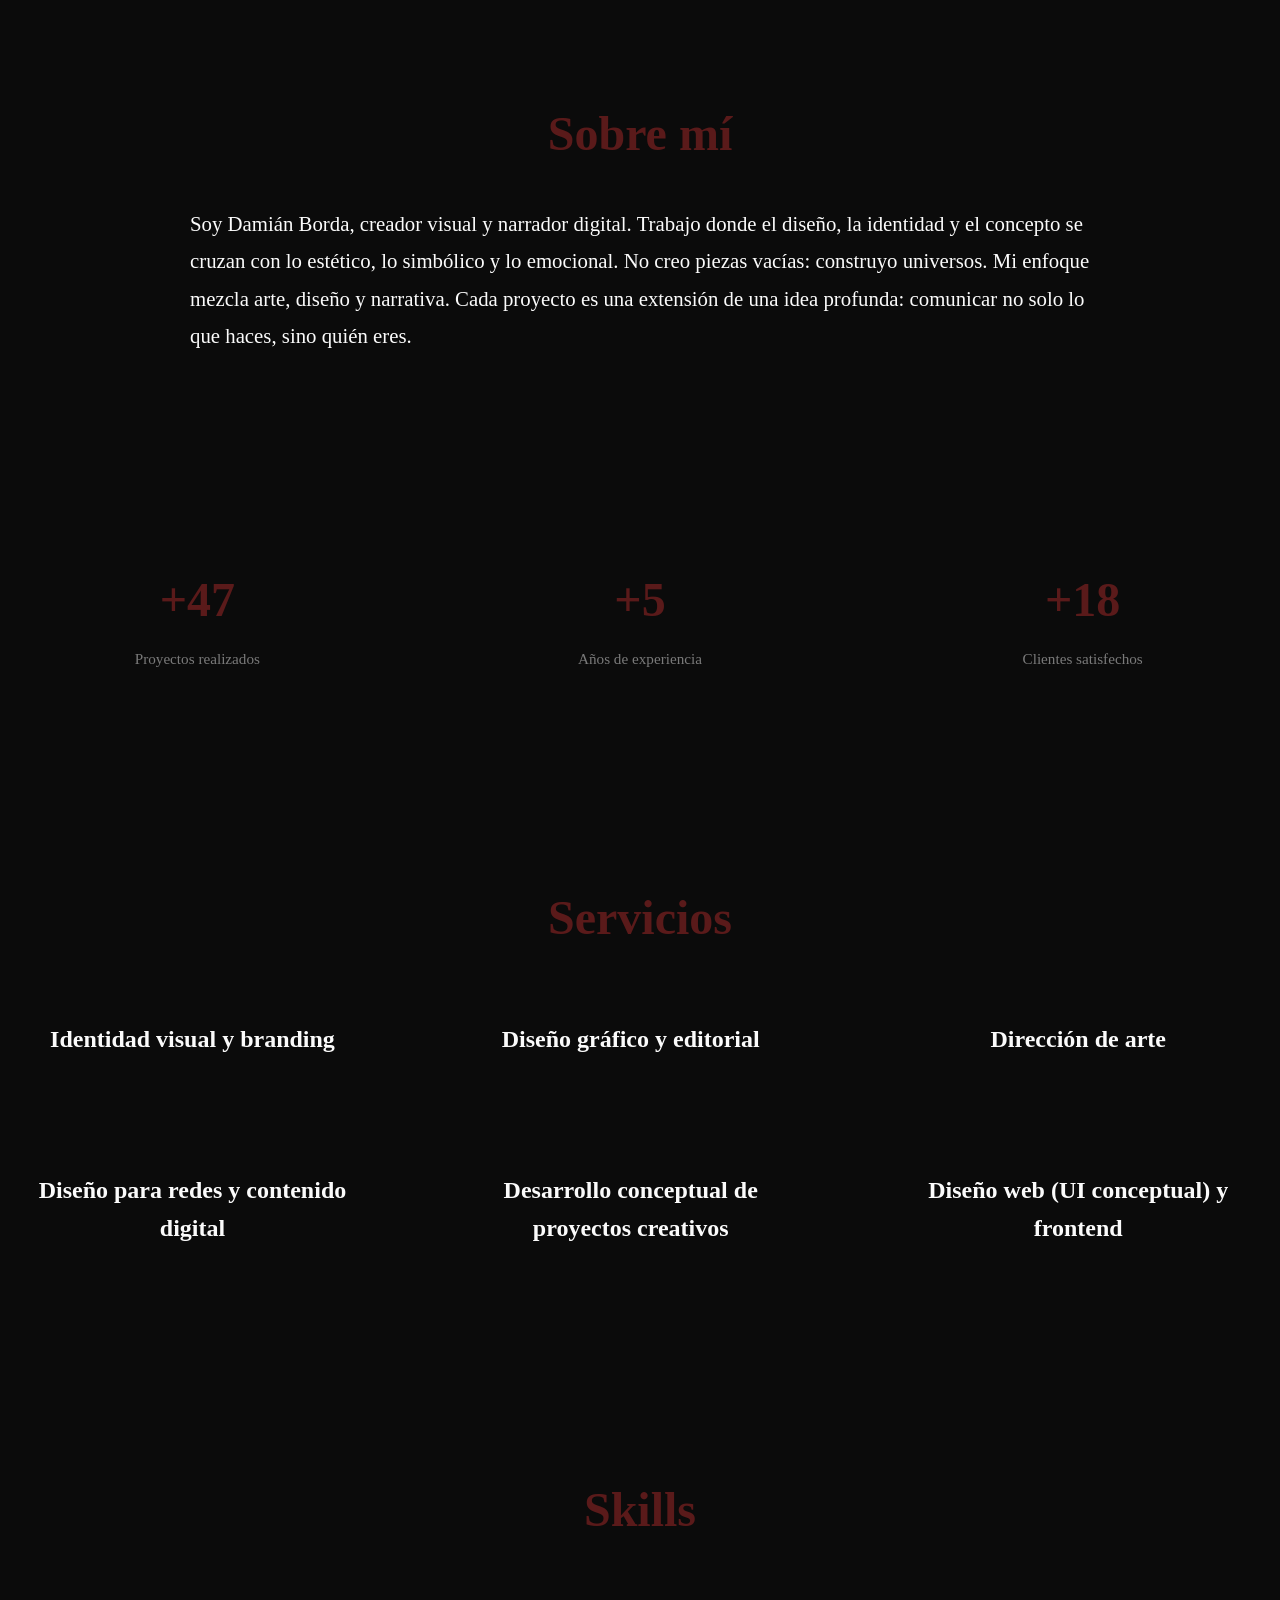
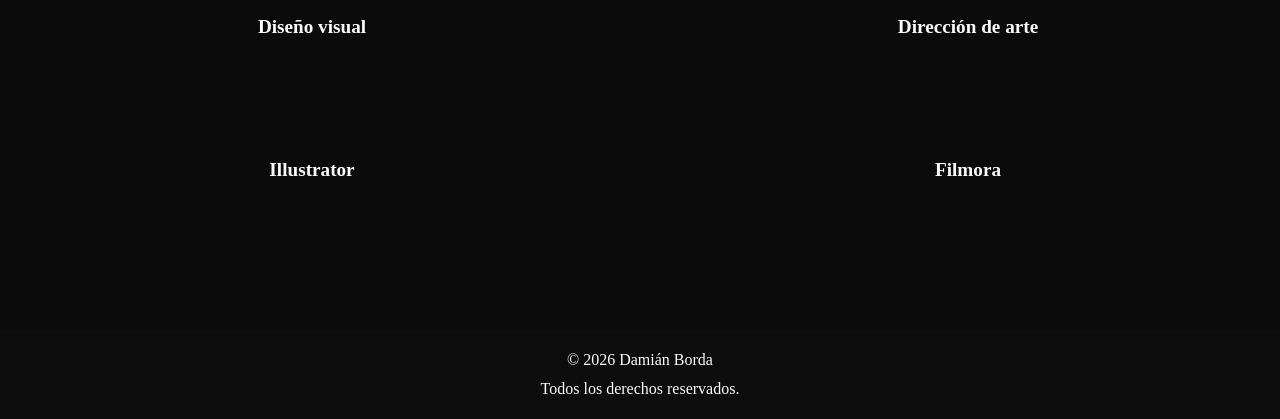
==== aboutme.html @ 31386ab8 "agregar about me se agrego la pagina about me y el estilo de la pagina" ====
<!DOCTYPE html>
 <html lang="en">
 <head>
   <meta charset="UTF-8">
   <title>About me</title>
   <link rel="stylesheet" href="./style.css">
 </head>
 <body>
   <!-- Sobre mi -->
        <section class="sobre-mi" id="about">
            <div class="container">
                <h2>Sobre mí</h2>
                <p class="intro">
                    Soy Damián Borda, creador visual y narrador digital. Trabajo donde el diseño, la identidad y el concepto se cruzan con lo estético, lo simbólico y lo emocional. No creo piezas vacías: construyo universos.
                    Mi enfoque mezcla arte, diseño y narrativa. Cada proyecto es una extensión de una idea profunda: comunicar no solo lo que haces, sino quién eres.
                </p>
            </div>
        </section>

        <!-- Estadísticas -->
        <section class="logros">
            <div class="container">
                <ul>
                    <li>
                        <strong>+47</strong>
                        <span>Proyectos realizados</span>
                    </li>
                    <li>
                        <strong>+5</strong>
                        <span>Años de experiencia</span>
                    </li>
                    <li>
                        <strong>+18</strong>
                        <span>Clientes satisfechos</span>
                    </li>
                </ul>
            </div>
        </section>

        <!-- Servicios -->
        <section class="servicios" id="services">
            <div class="container">
                <h2>Servicios</h2>
                <div class="servicios-grid">
                    <div class="servicio-card">
                        <h3>Identidad visual y branding</h3>
                    </div>
                    <div class="servicio-card">
                        <h3>Diseño gráfico y editorial</h3>
                    </div>
                    <div class="servicio-card">
                        <h3>Dirección de arte</h3>
                    </div>
                    <div class="servicio-card">
                        <h3>Diseño para redes y contenido digital</h3>
                    </div>
                    <div class="servicio-card">
                        <h3>Desarrollo conceptual de proyectos creativos</h3>
                    </div>
                    <div class="servicio-card">
                        <h3>Diseño web (UI conceptual) y frontend</h3>
                    </div>
                </div>
            </div>
        </section>

        <!-- Skills -->
        <section class="skills" id="skills">
            <div class="container">
                <h2>Skills</h2>
                <div class="skills-grid">
                    <div class="skill-category">
                        <h3>Diseño visual</h3>
                    </div>
                    <div class="skill-category">
                        <h3>Dirección de arte</h3>
                    </div>
                    <div class="skill-category">
                        <h3>Illustrator</h3>
                    </div>
                    <div class="skill-category">
                        <h3>Filmora</h3>
                    </div>
                </div>
            </div>
        </section>
   
</body>
   
    <footer>
        <p>&copy; 2026 Damián Borda 
          <br>
          Todos los derechos reservados.</p>
    </footer>
   
</html>
---- style.css ----
/* variables generales */
* {
    margin: 0;
    padding: 0;
    box-sizing: border-box;
}

body {
    background-color: #0B0B0B;
    color: #FBFBFB;
    line-height: 1.6;
}

h1, h2, h3 {
    font-weight: 20rem;
}

h2 {
    font-size: 3rem;
    margin-bottom: 2rem;
    text-align: center;
    color: #5A1A1A;
}

h3 {
    font-size: 1.5rem;
}

p {
    font-size: 1rem;
    line-height: 1.8;
    color: #FBFBFB;
}

/* Header / Navbar */
header {
    display: flex;
    align-items: center;
    justify-content: space-between;
    padding: 1.5rem 5%;
    background-color: #0F0F0F;
    z-index: 100;
}

.logo {
    font-size: 1.8rem;
    font-weight: 700;
    color: #5A1A1A;
    flex: 1;
}

nav {
    display: flex;
    gap: 2rem;
    flex: 1;
    justify-content: center;
    align-items: center;
}

nav a {
    font-size: 1.2rem;
    color: #FBFBFB;
    text-decoration: none;
    white-space: nowrap;
}

.hablar {
    flex: 1;
    display: flex;
    justify-content: flex-end;
}

.btn-contact {
    color: #5A1A1A;
    text-decoration: none;
    font-size: 1.2rem;
}

/* Hero Section */
.home {
    display: grid;
    grid-template-columns: 1fr 1fr;
    gap: 3rem;
    align-items: center;
    padding: 6rem 5%;
    min-height: 100vh;
}

.home-img {
    border-radius: 10px;
    overflow: hidden;
}

.home-img img {
    width: 80%;
    height: auto;
}

.home-content h1 {
    font-size: 4rem;
    margin-bottom: 1.5rem;
    line-height: 1.2;
}

.home-content h1 span {
    color: #5A1A1A;
}

.home-content .text {
    font-size: 1.3rem;
    color: #7a7a7a;
    margin-bottom: 2rem;
}

.buttons {
    display: flex;
    gap: 1.5rem;
    flex-wrap: wrap;
}

.btn {
    padding: 1rem 2rem;
    border-radius: 5px;
    text-decoration: none;
    font-weight: 600;
    font-size: 1rem;
    cursor: pointer;
}

.btn.principal {
    background-color: #5A1A1A;
    color: #0B0B0B;
    border: 2px #5A1A1A;
}

.btn.secundario {
    background-color: transparent;
    color: #5A1A1A;
    border: 2px #5A1A1A;
}

footer {
    padding: 1rem;
    background-color: #0D0D0D;
    text-align: center;
    color: #7a7a7a;
    font-size: 0.9rem;
}

/* Sección Sobre mí */
.sobre-mi {
    padding: 6rem 0;
}

.sobre-mi .intro {
    font-size: 1.3rem;
    color: #FBFBFB;
    font-weight: 500;
    max-width: 900px;
    margin: 0 auto;
}

/* Sección Logros */
.logros {
    padding: 5rem 0;
}

.logros ul {
    display: grid;
    grid-template-columns: repeat(auto-fit, minmax(250px, 1fr));
    gap: 3rem;
    list-style: none;
}

.logros li {
    text-align: center;
    padding: 2rem;
}

.logros li strong {
    display: block;
    font-size: 3rem;
    color: #5A1A1A;
}

.logros li span {
    display: block;
    color: #7a7a7a;
    font-size: 0.95rem;
    margin-top: 0.5rem;
}

/* Servicios */
.servicios {
    padding: 6rem 0;
}

.servicios-grid {
    display: grid;
    grid-template-columns: auto auto auto;
    gap: 3rem;
}

.servicio-card {
    padding: 2rem;
    text-align: center;
}

/* Skills */
.skills {
    padding: 6rem 0;
}

.skills-grid {
    display: grid;
    grid-template-columns: repeat(2, 1fr);
    gap: 2rem;
}

.skill-category {
    padding: 2rem;
    text-align: center;
}

.skill-category h3 {
    color: #FBFBFB;
    font-size: 1.2rem;
    margin-bottom: 1rem;
}

.skill-category p {
    color: #7a7a7a;
    font-size: 0.95rem;
}
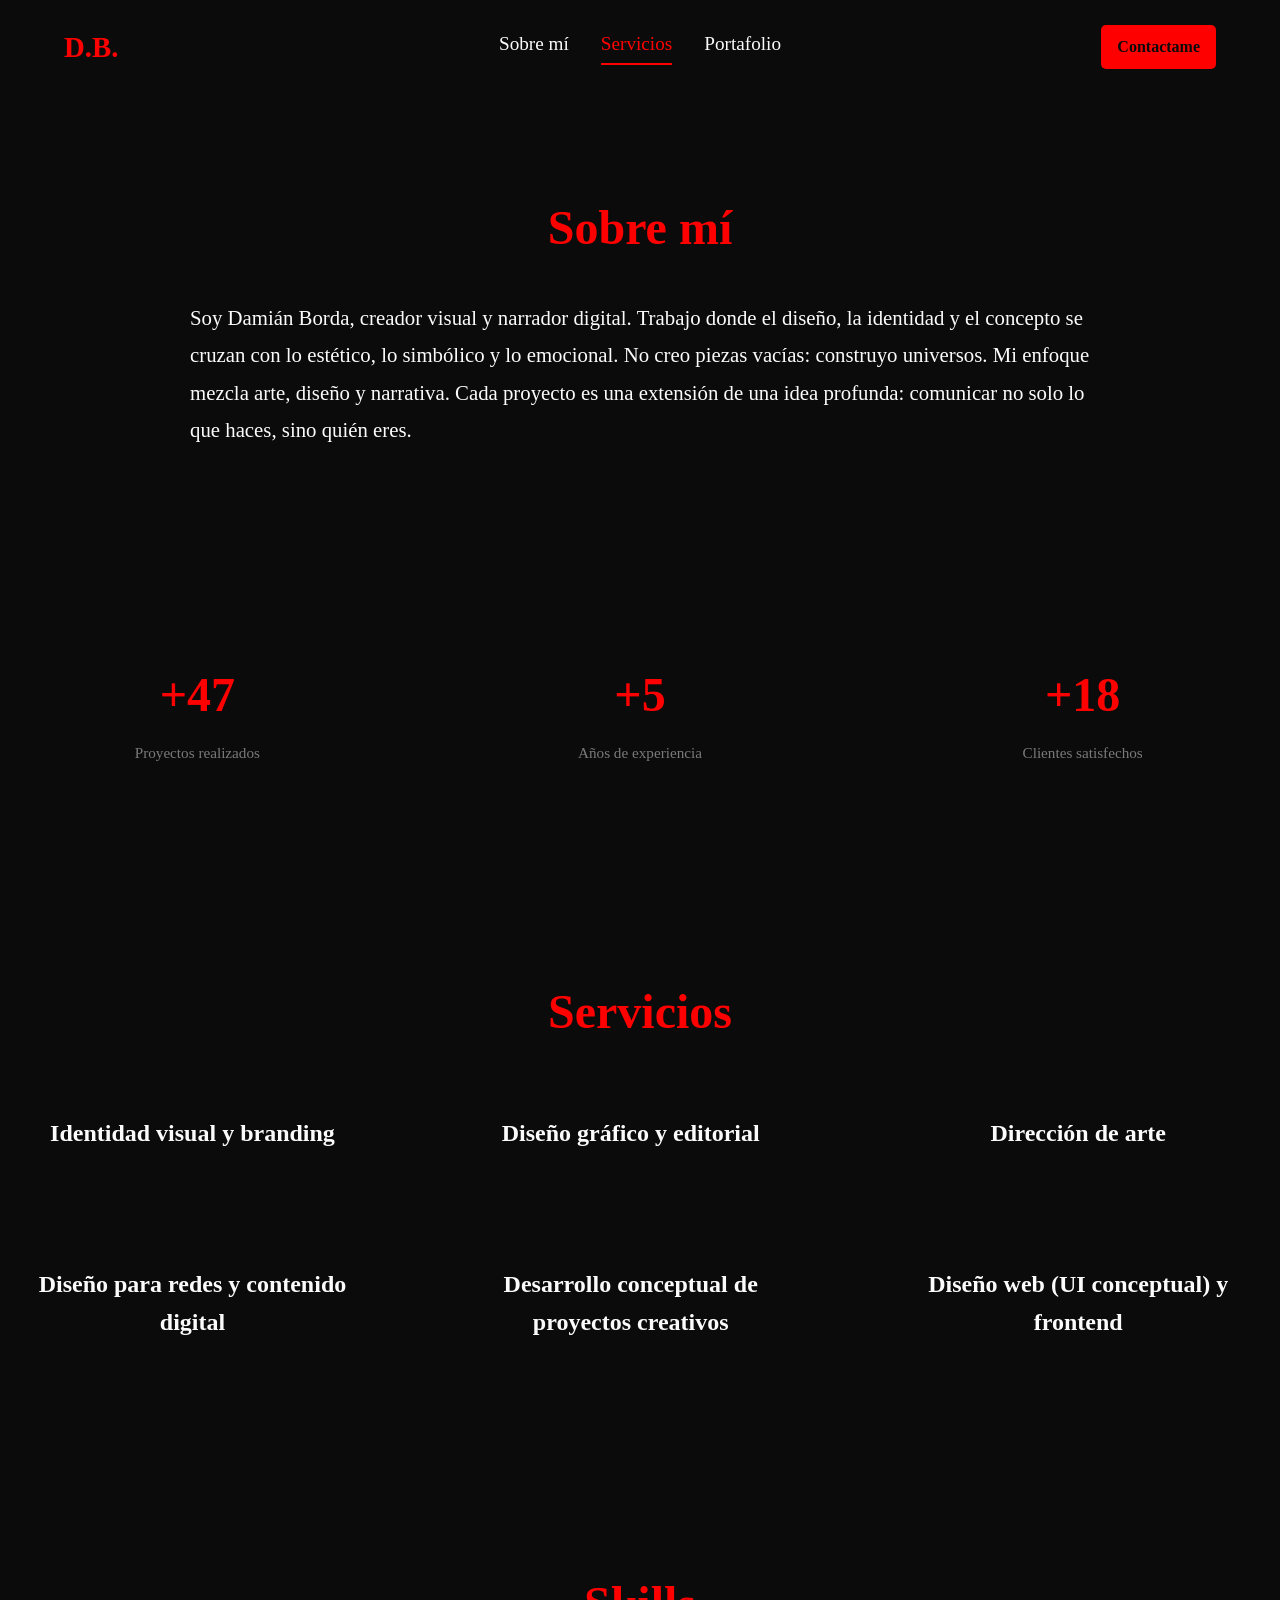
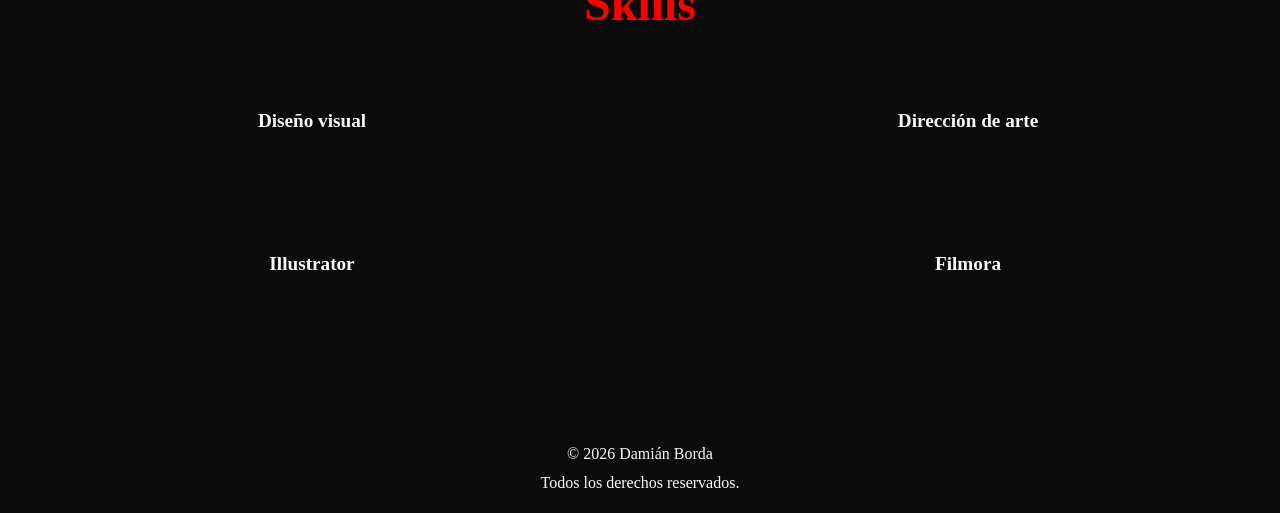
==== commit 0f730239: "Color y animacion index cambie el color rojo oscuro por uno mas saturado y agregue animaciones para " ====
--- a/aboutme.html
+++ b/aboutme.html
@@ -1,11 +1,27 @@
  <!DOCTYPE html>
- <html lang="en">
+ <html lang="es">
  <head>
    <meta charset="UTF-8">
-   <title>About me</title>
+   <meta name="viewport" content="width=device-width, initial-scale=1.0">
+   <title>Servicios</title>
    <link rel="stylesheet" href="./style.css">
  </head>
  <body>
+   <!-- navbar -->
+    <header class="navbar">
+        <div class="logo">
+            <span>D.B.</span>
+        </div>
+        <nav>
+            <a href="index.html">Sobre mí</a>
+            <a href="aboutme.html">Servicios</a>
+            <a href="temple.html">Portafolio</a>
+        </nav>
+        <div class="hablar">
+            <a href="#contact" class="btn-contact">Contactame</a>
+        </div>
+    </header>
+
    <!-- Sobre mi -->
         <section class="sobre-mi" id="about">
             <div class="container">
@@ -92,5 +108,17 @@
           <br>
           Todos los derechos reservados.</p>
     </footer>
+
+    <script>
+        // Script para activar el enlace del nav
+        const currentPage = window.location.pathname.split('/').pop() || 'index.html';
+        const navLinks = document.querySelectorAll('nav a');
+        navLinks.forEach(link => {
+          const href = link.getAttribute('href');
+          if (href === currentPage || (currentPage === '' && href === 'index.html')) {
+            link.classList.add('active');
+          }
+        });
+    </script>
    
 </html>
--- a/style.css
+++ b/style.css
@@ -19,7 +19,7 @@
     font-size: 3rem;
     margin-bottom: 2rem;
     text-align: center;
-    color: #5A1A1A;
+    color: red;
 }
 
 h3 {
@@ -38,14 +38,14 @@
     align-items: center;
     justify-content: space-between;
     padding: 1.5rem 5%;
-    background-color: #0F0F0F;
+    background-color: #0B0B0B;
     z-index: 100;
 }
 
 .logo {
     font-size: 1.8rem;
     font-weight: 700;
-    color: #5A1A1A;
+    color: red;
     flex: 1;
 }
 
@@ -62,6 +62,37 @@
     color: #FBFBFB;
     text-decoration: none;
     white-space: nowrap;
+    transition: color 0.3s ease;
+    position: relative;
+    padding-bottom: 0.3rem;
+}
+
+nav a::after {
+    content: '';
+    position: absolute;
+    bottom: 0;
+    left: 0;
+    width: 0;
+    height: 2px;
+    background-color: red;
+    transition: width 0.3s ease;
+}
+
+nav a:hover::after {
+    width: 100%;
+}
+
+nav a:hover {
+    color: red;
+    transform: scale(1.05);
+}
+
+nav a.active {
+    color: red;
+}
+
+nav a.active::after {
+    width: 100%;
 }
 
 .hablar {
@@ -71,28 +102,41 @@
 }
 
 .btn-contact {
-    color: #5A1A1A;
+    background-color: red;
+    color: #0B0B0B;
     text-decoration: none;
-    font-size: 1.2rem;
+    font-size: 1rem;
+    padding: 0.6rem 1rem;
+    border-radius: 5px;
+    font-weight: 600;
+    transition: transform 0.3s ease;
+}
+
+.btn-contact:hover {
+    transform: scale(1.05);
 }
 
 /* Hero Section */
 .home {
     display: grid;
     grid-template-columns: 1fr 1fr;
-    gap: 3rem;
-    align-items: center;
-    padding: 6rem 5%;
-    min-height: 100vh;
+    gap: 1rem;
+    align-items: center;
+    padding: 1rem;
 }
 
 .home-img {
-    border-radius: 10px;
+    border-radius: 50%;
     overflow: hidden;
+    aspect-ratio: 0.9 / 1;
+    display: flex;
+    align-items: center;
+    justify-content: center;
+    max-width: 450px;
 }
 
 .home-img img {
-    width: 80%;
+    width: 100%;
     height: auto;
 }
 
@@ -103,7 +147,14 @@
 }
 
 .home-content h1 span {
-    color: #5A1A1A;
+    color: red;
+}
+
+.home-content h2 {
+    font-size: 2rem;
+    margin-bottom: 2rem;
+    text-align: left;
+    color: #FBFBFB;
 }
 
 .home-content .text {
@@ -128,23 +179,43 @@
 }
 
 .btn.principal {
-    background-color: #5A1A1A;
+    background-color: red;
     color: #0B0B0B;
-    border: 2px #5A1A1A;
+    border: 2px red;
+    transition: transform 0.3s ease;
+}
+
+.btn.principal:hover {
+    transform: scale(1.05);
 }
 
 .btn.secundario {
     background-color: transparent;
-    color: #5A1A1A;
-    border: 2px #5A1A1A;
+    color: red;
+    border: 2px red;
 }
 
 footer {
     padding: 1rem;
-    background-color: #0D0D0D;
+    background-color: #0B0B0B;
     text-align: center;
     color: #7a7a7a;
     font-size: 0.9rem;
+}
+
+.red {
+    color: red;
+}
+
+#typing {
+    border-right: 2px solid #FBFBFB;
+    animation: blink-caret 1s step-end infinite;
+    color: red;
+}
+
+@keyframes blink-caret {
+    from, to { border-color: transparent; }
+    50% { border-color: #FBFBFB; }
 }
 
 /* Sección Sobre mí */
@@ -180,7 +251,7 @@
 .logros li strong {
     display: block;
     font-size: 3rem;
-    color: #5A1A1A;
+    color: red;
 }
 
 .logros li span {
@@ -231,4 +302,43 @@
 .skill-category p {
     color: #7a7a7a;
     font-size: 0.95rem;
+}
+
+/* portafolio */
+
+.portafolio {
+    padding: 2rem;
+}
+
+.portfolio-title {
+    text-align: center;
+    font-size: 1.5rem;
+    margin: 2rem;
+}
+
+.portfolio-grid {
+    display: grid;
+    grid-template-columns: repeat(auto-fit, minmax(280px, 1fr));
+    gap: 2rem;
+}
+
+.portfolio-item {
+    display: flex;
+    justify-content: center;
+    align-items: center;
+}
+
+.portfolio-item img {
+    width: 80%;
+    height: auto;
+}
+
+/*foooter*/
+
+footer {
+    padding: 1rem;
+    background-color: #0B0B0B;
+    text-align: center;
+    color: #7a7a7a;
+    font-size: 0.9rem;
 }
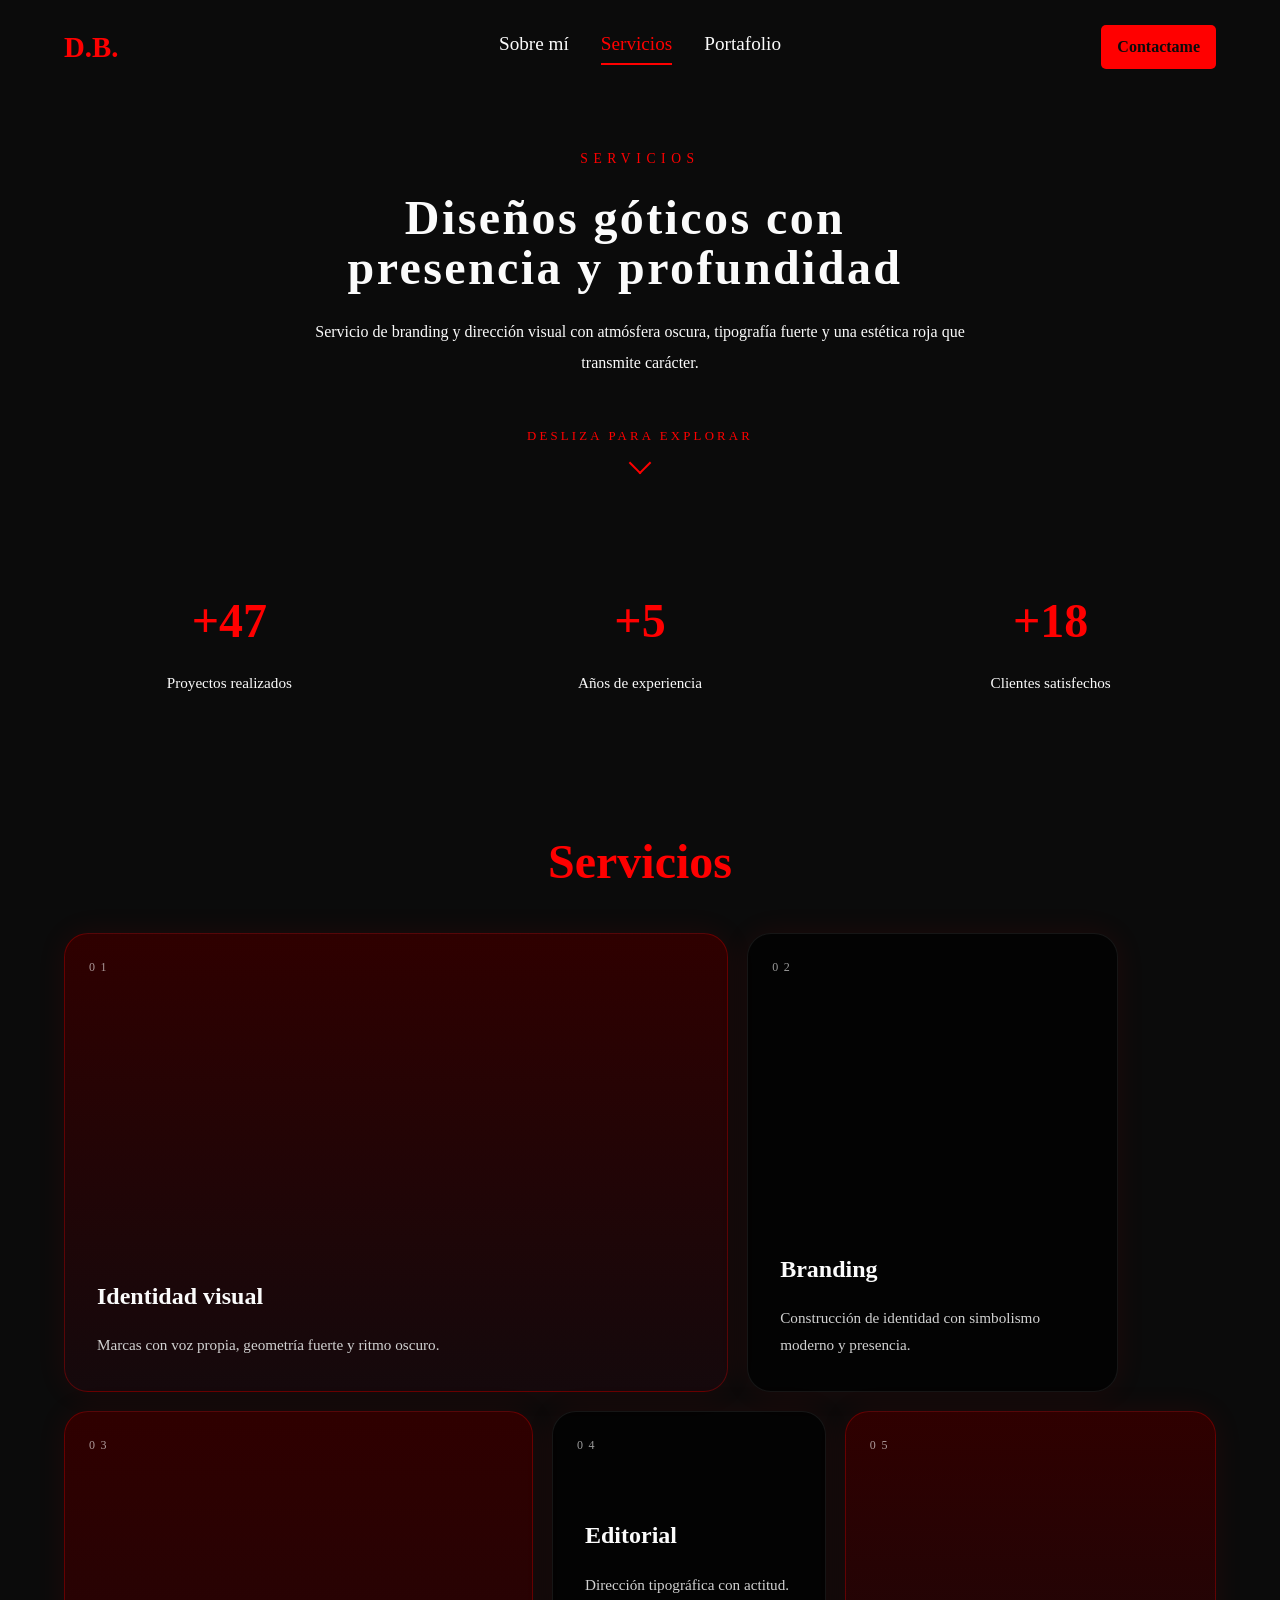
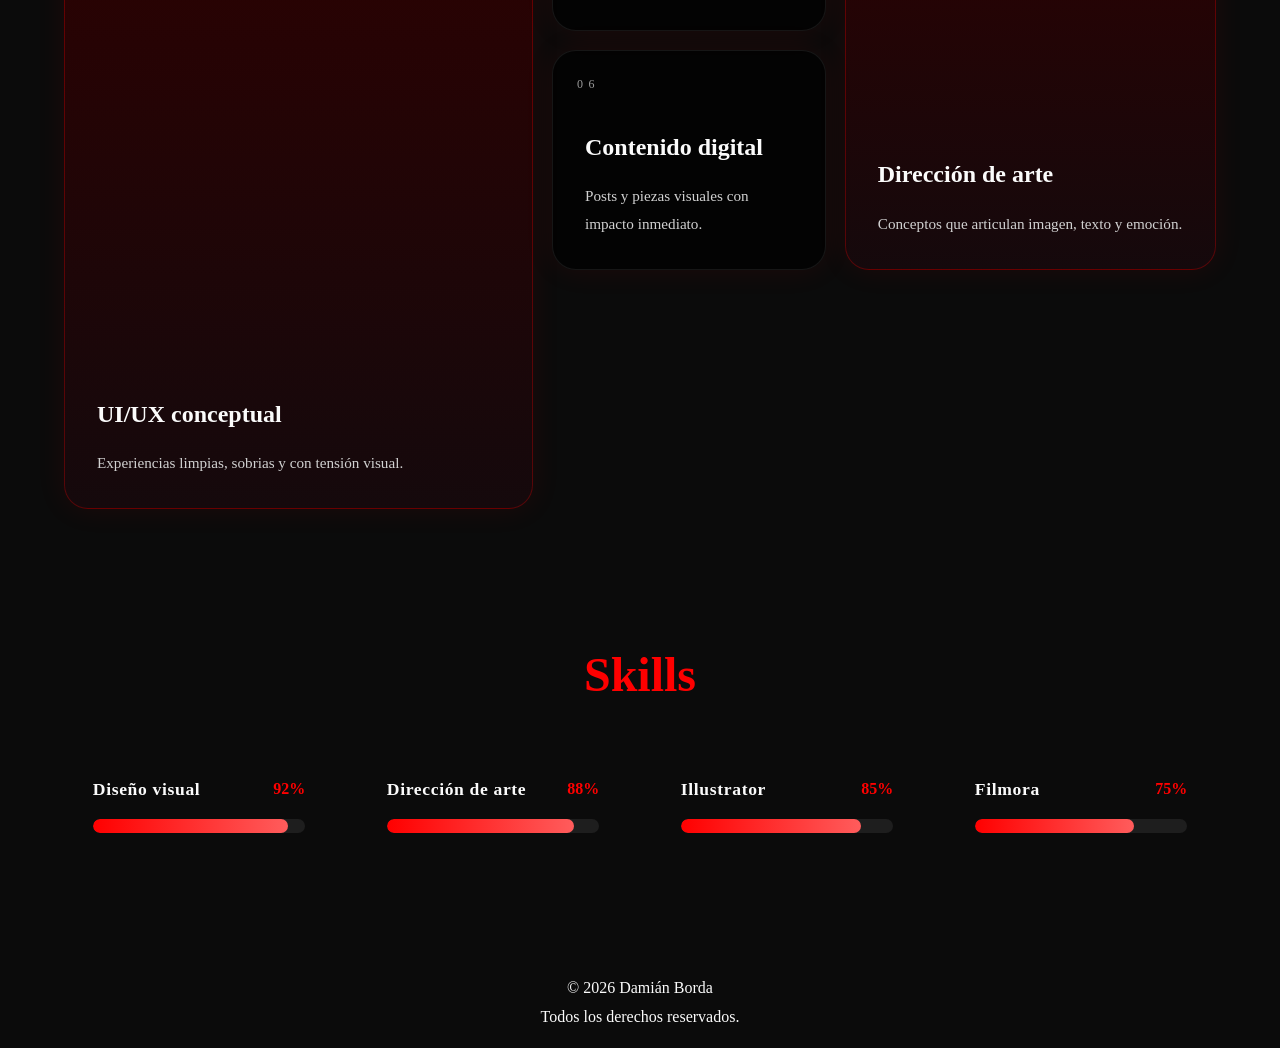
==== commit 3a71ee97: "servicios estructura nueva Se le hizo un cambio a la estructura de servicios y un poco al home." ====
--- a/aboutme.html
+++ b/aboutme.html
@@ -6,7 +6,7 @@
    <title>Servicios</title>
    <link rel="stylesheet" href="./style.css">
  </head>
- <body>
+ <body class="gothic">
    <!-- navbar -->
     <header class="navbar">
         <div class="logo">
@@ -22,19 +22,23 @@
         </div>
     </header>
 
-   <!-- Sobre mi -->
-        <section class="sobre-mi" id="about">
-            <div class="container">
-                <h2>Sobre mí</h2>
-                <p class="intro">
-                    Soy Damián Borda, creador visual y narrador digital. Trabajo donde el diseño, la identidad y el concepto se cruzan con lo estético, lo simbólico y lo emocional. No creo piezas vacías: construyo universos.
-                    Mi enfoque mezcla arte, diseño y narrativa. Cada proyecto es una extensión de una idea profunda: comunicar no solo lo que haces, sino quién eres.
-                </p>
+        <!-- Hero gótico -->
+        <section class="gothic-hero">
+            <div class="hero-grid centered-hero">
+                <div class="hero-copy">
+                    <span class="eyebrow">SERVICIOS</span>
+                    <h1>Diseños góticos con presencia y profundidad</h1>
+                    <p>Servicio de branding y dirección visual con atmósfera oscura, tipografía fuerte y una estética roja que transmite carácter.</p>
+                    <div class="scroll-hint red-scroll">
+                        <span>desliza para explorar</span>
+                        <div class="scroll-arrow"></div>
+                    </div>
+                </div>
             </div>
         </section>
 
         <!-- Estadísticas -->
-        <section class="logros">
+        <section class="logros cyber-stats">
             <div class="container">
                 <ul>
                     <li>
@@ -57,25 +61,37 @@
         <section class="servicios" id="services">
             <div class="container">
                 <h2>Servicios</h2>
-                <div class="servicios-grid">
-                    <div class="servicio-card">
-                        <h3>Identidad visual y branding</h3>
-                    </div>
-                    <div class="servicio-card">
-                        <h3>Diseño gráfico y editorial</h3>
-                    </div>
-                    <div class="servicio-card">
+                <div class="services-mosaic">
+                    <article class="mosaic-card mosaic-large red-card">
+                        <span class="mosaic-label">01</span>
+                        <h3>Identidad visual</h3>
+                        <p>Marcas con voz propia, geometría fuerte y ritmo oscuro.</p>
+                    </article>
+                    <article class="mosaic-card mosaic-medium black-card">
+                        <span class="mosaic-label">02</span>
+                        <h3>Branding</h3>
+                        <p>Construcción de identidad con simbolismo moderno y presencia.</p>
+                    </article>
+                    <article class="mosaic-card mosaic-tall red-card">
+                        <span class="mosaic-label">03</span>
+                        <h3>UI/UX conceptual</h3>
+                        <p>Experiencias limpias, sobrias y con tensión visual.</p>
+                    </article>
+                    <article class="mosaic-card mosaic-small black-card">
+                        <span class="mosaic-label">04</span>
+                        <h3>Editorial</h3>
+                        <p>Dirección tipográfica con actitud.</p>
+                    </article>
+                    <article class="mosaic-card mosaic-medium red-card">
+                        <span class="mosaic-label">05</span>
                         <h3>Dirección de arte</h3>
-                    </div>
-                    <div class="servicio-card">
-                        <h3>Diseño para redes y contenido digital</h3>
-                    </div>
-                    <div class="servicio-card">
-                        <h3>Desarrollo conceptual de proyectos creativos</h3>
-                    </div>
-                    <div class="servicio-card">
-                        <h3>Diseño web (UI conceptual) y frontend</h3>
-                    </div>
+                        <p>Conceptos que articulan imagen, texto y emoción.</p>
+                    </article>
+                    <article class="mosaic-card mosaic-small black-card">
+                        <span class="mosaic-label">06</span>
+                        <h3>Contenido digital</h3>
+                        <p>Posts y piezas visuales con impacto inmediato.</p>
+                    </article>
                 </div>
             </div>
         </section>
@@ -86,39 +102,41 @@
                 <h2>Skills</h2>
                 <div class="skills-grid">
                     <div class="skill-category">
-                        <h3>Diseño visual</h3>
+                        <div class="skill-header"><h3>Diseño visual</h3><span>92%</span></div>
+                        <div class="skill-bar"><div class="skill-fill" style="width: 92%;"></div></div>
                     </div>
                     <div class="skill-category">
-                        <h3>Dirección de arte</h3>
+                        <div class="skill-header"><h3>Dirección de arte</h3><span>88%</span></div>
+                        <div class="skill-bar"><div class="skill-fill" style="width: 88%;"></div></div>
                     </div>
                     <div class="skill-category">
-                        <h3>Illustrator</h3>
+                        <div class="skill-header"><h3>Illustrator</h3><span>85%</span></div>
+                        <div class="skill-bar"><div class="skill-fill" style="width: 85%;"></div></div>
                     </div>
                     <div class="skill-category">
-                        <h3>Filmora</h3>
+                        <div class="skill-header"><h3>Filmora</h3><span>75%</span></div>
+                        <div class="skill-bar"><div class="skill-fill" style="width: 75%;"></div></div>
                     </div>
                 </div>
             </div>
         </section>
-   
-</body>
-   
-    <footer>
-        <p>&copy; 2026 Damián Borda 
-          <br>
-          Todos los derechos reservados.</p>
-    </footer>
 
-    <script>
-        // Script para activar el enlace del nav
-        const currentPage = window.location.pathname.split('/').pop() || 'index.html';
-        const navLinks = document.querySelectorAll('nav a');
-        navLinks.forEach(link => {
-          const href = link.getAttribute('href');
-          if (href === currentPage || (currentPage === '' && href === 'index.html')) {
-            link.classList.add('active');
-          }
-        });
-    </script>
-   
+        <footer>
+            <p>&copy; 2026 Damián Borda
+              <br>
+              Todos los derechos reservados.</p>
+        </footer>
+
+        <script>
+            // Script para activar el enlace del nav
+            const currentPage = window.location.pathname.split('/').pop() || 'index.html';
+            const navLinks = document.querySelectorAll('nav a');
+            navLinks.forEach(link => {
+              const href = link.getAttribute('href');
+              if (href === currentPage || (currentPage === '' && href === 'index.html')) {
+                link.classList.add('active');
+              }
+            });
+        </script>
+   </body>
 </html>
--- a/style.css
+++ b/style.css
@@ -116,6 +116,12 @@
     transform: scale(1.05);
 }
 
+.contact-page .btn-contact {
+    background-color: #0B0B0B;
+    color: red;
+    border: 2px solid red;
+}
+
 /* Hero Section */
 .home {
     display: grid;
@@ -126,18 +132,20 @@
 }
 
 .home-img {
+    width:450px;
+    aspect-ratio: 1 / 1;
     border-radius: 50%;
     overflow: hidden;
-    aspect-ratio: 0.9 / 1;
     display: flex;
     align-items: center;
     justify-content: center;
-    max-width: 450px;
+    margin-left: 2.5rem;
 }
 
 .home-img img {
     width: 100%;
-    height: auto;
+    height: 100%;
+    object-fit: cover;
 }
 
 .home-content h1 {
@@ -158,30 +166,30 @@
 }
 
 .home-content .text {
-    font-size: 1.3rem;
-    color: #7a7a7a;
-    margin-bottom: 2rem;
+    font-size: 1rem;
+    color: #FBFBFB;
+    margin-bottom: 1rem;
 }
 
 .buttons {
     display: flex;
-    gap: 1.5rem;
+    gap: 1rem;
     flex-wrap: wrap;
 }
 
 .btn {
-    padding: 1rem 2rem;
+    padding: 0.75rem 1.5rem;
     border-radius: 5px;
     text-decoration: none;
     font-weight: 600;
     font-size: 1rem;
     cursor: pointer;
+    margin: 1rem 0;
 }
 
 .btn.principal {
     background-color: red;
     color: #0B0B0B;
-    border: 2px red;
     transition: transform 0.3s ease;
 }
 
@@ -232,14 +240,112 @@
 }
 
 /* Sección Logros */
+.gothic-hero {
+    padding: 1rem;
+}
+
+.hero-grid {
+    display: grid;
+    grid-template-columns: 1.3fr 1fr;
+    gap: 2rem;
+    align-items: center;
+    max-width: 1200px;
+    margin: 0 auto;
+}
+
+.centered-hero {
+    grid-template-columns: 1fr;
+    text-align: center;
+}
+
+.hero-copy {
+    padding: 2rem 0;
+    margin: 0 auto;
+    max-width: 760px;
+}
+
+.hero-copy .eyebrow {
+    display: inline-block;
+    color: red;
+    letter-spacing: 0.35rem;
+    font-size: 0.85rem;
+    margin-bottom: 1rem;
+    padding: 0.4rem 0.9rem;
+}
+
+.hero-copy h1 {
+    color: #FBFBFB;
+    font-size: 3rem;
+    line-height: 1.05;
+    max-width: 650px;
+    letter-spacing: 0.15rem;
+    margin-bottom: 1.5rem;
+    font-family: Georgia, serif;
+}
+
+.hero-copy p {
+    color: #FBFBFB;
+    font-size: 1rem;
+    line-height: 1.9;
+    max-width: 680px;
+    margin-bottom: 2rem;
+    font-family: Georgia, serif;
+}
+
+.scroll-hint {
+    display: flex;
+    flex-direction: column;
+    align-items: center;
+    justify-content: center;
+    gap: 0.5rem;
+    margin: 0 auto;
+    color: red;
+    letter-spacing: 0.2rem;
+    text-transform: uppercase;
+    font-size: 0.8rem;
+    padding-top: 1rem;
+}
+
+.scroll-arrow {
+    width: 1rem;
+    height: 1rem;
+    border-right: 2px solid red;
+    border-bottom: 2px solid red;
+    transform: rotate(45deg);
+    animation: scroll-bounce 1.5s infinite;
+    margin: 0 auto;
+}
+
+@keyframes scroll-bounce {
+    0%, 100% {
+        transform: translateY(0) rotate(45deg);
+    }
+    50% {
+        transform: translateY(6px) rotate(45deg);
+    }
+}
+
+.hero-visual {
+    display: flex;
+    justify-content: center;
+    align-items: center;
+    min-height: 420px;
+}
+
+.hero-card {
+    width: 100%;
+    position: relative;
+    overflow: hidden;
+}
+
 .logros {
-    padding: 5rem 0;
+    padding: 2rem;
 }
 
 .logros ul {
     display: grid;
-    grid-template-columns: repeat(auto-fit, minmax(250px, 1fr));
-    gap: 3rem;
+    grid-template-columns: repeat(auto-fit, minmax(220px, 1fr));
+    gap: 1rem;
     list-style: none;
 }
 
@@ -256,52 +362,135 @@
 
 .logros li span {
     display: block;
-    color: #7a7a7a;
+    color: #FBFBFB;
     font-size: 0.95rem;
-    margin-top: 0.5rem;
-}
-
-/* Servicios */
+    margin-top: 0.75rem;
+}
+
 .servicios {
-    padding: 6rem 0;
-}
-
-.servicios-grid {
+    padding: 4rem;
+}
+
+.services-mosaic {
     display: grid;
-    grid-template-columns: auto auto auto;
-    gap: 3rem;
-}
-
-.servicio-card {
+    grid-template-columns: repeat(12, minmax(0, 1fr));
+    grid-auto-rows: 220px;
+    grid-auto-flow: dense;
+    gap: 1.2rem;
+    align-items: stretch;
+}
+
+.mosaic-card {
+    position: relative;
     padding: 2rem;
-    text-align: center;
-}
-
-/* Skills */
+    border-radius: 1.5rem;
+    display: flex;
+    flex-direction: column;
+    justify-content: flex-end;
+    color: #FBFBFB;
+    box-shadow: 0 0 30px rgba(255, 0, 0, 0.08);
+    overflow: hidden;
+    transition: transform 0.3s ease, box-shadow 0.3s ease;
+}
+
+.mosaic-card:hover {
+    transform: translateY(-8px);
+    box-shadow: 0 0 40px rgba(255, 0, 0, 0.18);
+}
+
+.mosaic-label {
+    position: absolute;
+    top: 1.5rem;
+    left: 1.5rem;
+    color: rgba(255, 255, 255, 0.6);
+    font-size: 0.75rem;
+    letter-spacing: 0.35rem;
+    text-transform: uppercase;
+}
+
+.red-card {
+    background: linear-gradient(180deg, #2f0000, #15090c);
+    border: 1px solid rgba(255, 0, 0, 0.28);
+}
+
+.black-card {
+    background: rgba(0, 0, 0, 0.72);
+    border: 1px solid rgba(255, 255, 255, 0.08);
+}
+
+.mosaic-large {
+    grid-column: span 7;
+    grid-row: span 2;
+}
+
+.mosaic-tall {
+    grid-column: span 5;
+    grid-row: span 3;
+}
+
+.mosaic-medium {
+    grid-column: span 4;
+    grid-row: span 2;
+}
+
+.mosaic-small {
+    grid-column: span 3;
+}
+
+.mosaic-card h3 {
+    font-size: 1.5rem;
+    margin-bottom: 1rem;
+}
+
+.mosaic-card p {
+    color: #d1d1d1;
+    line-height: 1.8;
+    font-size: 0.95rem;
+}
+
 .skills {
-    padding: 6rem 0;
+    padding: 4rem 5% 6rem;
 }
 
 .skills-grid {
     display: grid;
-    grid-template-columns: repeat(2, 1fr);
-    gap: 2rem;
+    grid-template-columns: repeat(auto-fit, minmax(260px, 1fr));
+    gap: 1.5rem;
 }
 
 .skill-category {
-    padding: 2rem;
-    text-align: center;
-}
-
-.skill-category h3 {
-    color: #FBFBFB;
-    font-size: 1.2rem;
+    padding: 1.8rem;
+}
+
+.skill-header {
+    display: flex;
+    align-items: center;
+    justify-content: space-between;
     margin-bottom: 1rem;
 }
 
-.skill-category p {
-    color: #7a7a7a;
-    font-size: 0.95rem;
+.skill-header h3 {
+    color: #FBFBFB;
+    font-size: 1.1rem;
+}
+
+.skill-header span {
+    color: red;
+    font-weight: 700;
+}
+
+.skill-bar {
+    width: 100%;
+    height: 0.9rem;
+    background: rgba(255, 255, 255, 0.08);
+    border-radius: 999px;
+    overflow: hidden;
+}
+
+.skill-fill {
+    height: 100%;
+    background: linear-gradient(90deg, red, #ff5c5c);
+    border-radius: 999px;
 }
 
 /* portafolio */
@@ -333,12 +522,104 @@
     height: auto;
 }
 
+.contact-section {
+    display: flex;
+    gap: 2rem;
+    max-width: 1100px;
+    margin: 0 auto;
+    background-color: #141414;
+    border: 1px solid #333;
+    border-radius: 15px;
+    padding: 2rem;
+    box-shadow: 0 10px 30px rgba(0,0,0,0.45);
+}
+
+.contact-image img {
+    width: 280px;
+    border-radius: 20px;
+    object-fit: cover;
+}
+
+.form-box {
+    background-color: #0B0B0B;
+    border: 1px solid #222;
+    border-radius: 15px;
+    padding: 1.8rem;
+    flex-grow: 1;
+}
+
+.form-box h2 {
+    margin-bottom: 1.2rem;
+    color: #FBFBFB;
+}
+
+.input-box {
+    margin-bottom: 1rem;
+    display: flex;
+    align-items: center;
+    gap: 0.8rem;
+}
+
+.input-box input,
+.input-box textarea {
+    width: 100%;
+    background: #121212;
+    border: 1px solid #333;
+    border-radius: 8px;
+    color: #FBFBFB;
+    padding: 0.8rem;
+}
+
+.input-box input[type="submit"] {
+    background: red;
+    color: #0B0B0B;
+    border: 0;
+    border-radius: 8px;
+    padding: 0.8rem 1.2rem;
+    cursor: pointer;
+    font-weight: 700;
+    transition: transform 0.2s ease;
+}
+
+.input-box input[type="submit"]:hover {
+    transform: scale(1.02);
+}
+
+.social-icons {
+    margin-top: 1rem;
+    display: flex;
+    gap: 1rem;
+    justify-content: center;
+}
+
+.social-icons a {
+    color: #FBFBFB;
+    font-size: 1.2rem;
+}
+
 /*foooter*/
 
 footer {
     padding: 1rem;
-    background-color: #0B0B0B;
     text-align: center;
-    color: #7a7a7a;
+    color: #FBFBFB;
     font-size: 0.9rem;
-}+}
+
+
+.gothic h3 {
+    color: #FBFBFB;
+}
+
+
+
+
+.gothic .logros li strong {
+    color: red;
+}
+
+.gothic .servicio-card h3,
+.gothic .skill-category h3 {
+    letter-spacing: 0.04rem;
+}
+
